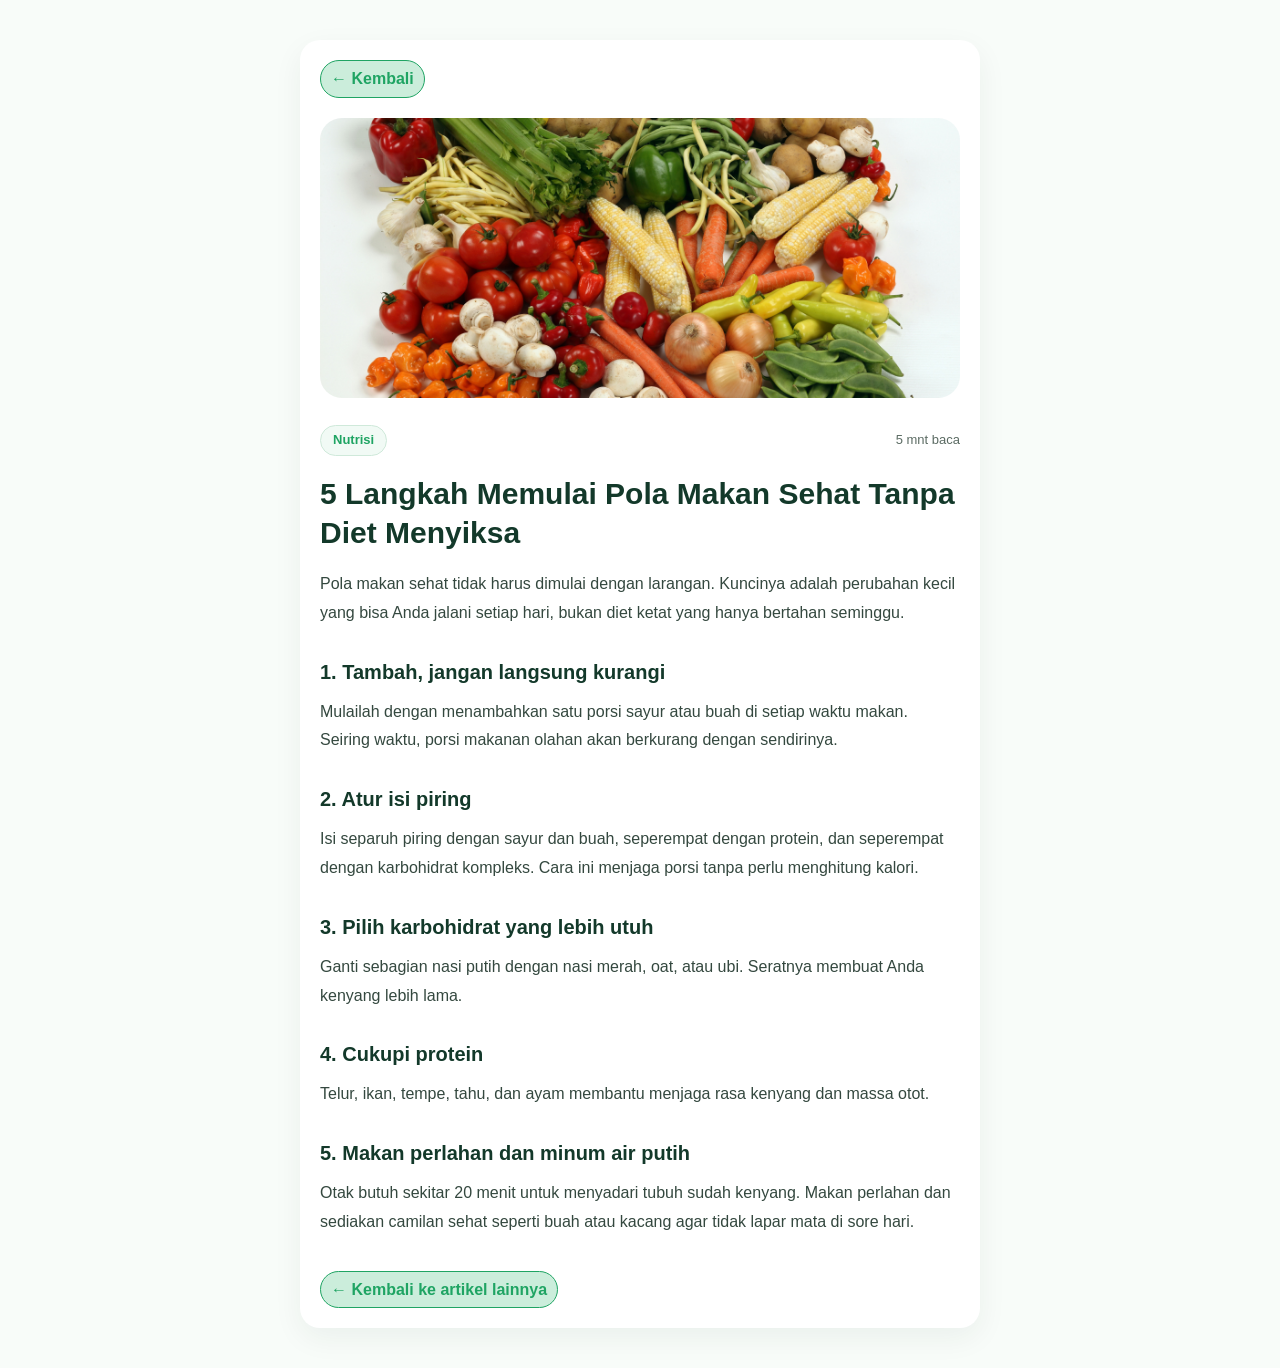
==== artikel-1.html @ 5516b0be "penambahan artikel" ====
<!DOCTYPE html>
<html lang="id">
<head>
  <meta charset="UTF-8">
  <meta name="viewport" content="width=device-width, initial-scale=1">
  <title>5 Langkah Memulai Pola Makan Sehat Tanpa Diet Menyiksa</title>
  <link rel="stylesheet" href="style.css">
</head>
<body>

  <main class="halaman-artikel">
    <a class="kembali" href="index.html">← Kembali</a>

    <img src="assets/sayur.jpg" alt="Aneka sayuran segar">

    <div class="meta">
      <span class="chip">Nutrisi</span>
      <span>5 mnt baca</span>
    </div>

    <h1>5 Langkah Memulai Pola Makan Sehat Tanpa Diet Menyiksa</h1>

    <p>Pola makan sehat tidak harus dimulai dengan larangan. Kuncinya adalah perubahan kecil yang bisa Anda jalani setiap hari, bukan diet ketat yang hanya bertahan seminggu.</p>

    <h2>1. Tambah, jangan langsung kurangi</h2>
    <p>Mulailah dengan menambahkan satu porsi sayur atau buah di setiap waktu makan. Seiring waktu, porsi makanan olahan akan berkurang dengan sendirinya.</p>

    <h2>2. Atur isi piring</h2>
    <p>Isi separuh piring dengan sayur dan buah, seperempat dengan protein, dan seperempat dengan karbohidrat kompleks. Cara ini menjaga porsi tanpa perlu menghitung kalori.</p>

    <h2>3. Pilih karbohidrat yang lebih utuh</h2>
    <p>Ganti sebagian nasi putih dengan nasi merah, oat, atau ubi. Seratnya membuat Anda kenyang lebih lama.</p>

    <h2>4. Cukupi protein</h2>
    <p>Telur, ikan, tempe, tahu, dan ayam membantu menjaga rasa kenyang dan massa otot.</p>

    <h2>5. Makan perlahan dan minum air putih</h2>
    <p>Otak butuh sekitar 20 menit untuk menyadari tubuh sudah kenyang. Makan perlahan dan sediakan camilan sehat seperti buah atau kacang agar tidak lapar mata di sore hari.</p>

    <a class="kembali" href="index.html">← Kembali ke artikel lainnya</a>
  </main>

</body>
</html>
---- style.css ----
*{
    box-sizing: border-box;
    margin: 0;
    padding: 0;
}

body {
    font-family: 'Segoe UI', Tahoma, Geneva, Verdana, sans-serif;
    background-color: #F8FCF9;
    color: #1F2933;
    line-height: 1.6;
}

header {
    width: 90%;
    max-width: 1100px;
    background-color: white;
    border-radius: 40px;
    box-shadow: 0 4px 20px rgba(18, 55, 42, 0.06);
    margin: 20px auto 30px auto;
    display: flex;
    justify-content: space-between;
    padding: 16px 32px;
}

.nav-logo {
    font-size: 22px;
    font-weight: 800;
    color: #12372A;
    text-decoration: none;
}

.nav-menu {
    display: flex;
    align-items: center;
    gap: 28px;
}
.nav-item {
    text-decoration: none;
    font-weight: 600;
    font-size: 15px;
    color: #1F2933;
}

.nav-item:hover, .nav-item.active{
    color: #2EAD70;
    transition: color 0.2s ease;
}

.btn-unduh{
    background-color: #2EAD70;
    padding: 10px 22px;
    border-radius: 25px;
    color: white;
    text-decoration: none;
    font-weight: 700;
    font-size: 14px;
    display: flex;
    align-items: center;
    box-shadow: 0 4px 12px rgba(46, 173, 112, 0.25);
}

.btn-unduh:hover{
    background-color: #248C5A;
    transform: translateY(-2px);
    transition: transform 0.2px ease;
}

.hero, .about{
    width: 90%;
    max-width: 1100px;
    margin: 0 auto;
    display: flex;
    justify-content: space-between;
    align-items: center;
    gap: 40px;
    padding-top: 30px;
    padding-bottom: 60px;
}

.gambar{
    width: 100%;
    max-width: 500px;
    height: auto;
}

.badge-hero{
  display: inline-block;
  padding: 6px 16px;
  font-size: 13px;
  font-weight: 700;
  color: #2EAD70;
  background: #E7F7EE;
  border: 1px solid #CBEFDB;
  border-radius: 100px;
  margin-bottom: 16px;
}

.judul-hero{
    font-size: 50px;
    font-weight: 800;
    display: flex;
    line-height: 1;
    color: #12372A;
}

.hero-description{
    font-size: 16px;
    color: #52606D;
    line-height: 1.65;
    margin-bottom: 30px;
    margin-top: 30px;
}

.button-hero-ios:hover{
    background-color: #248C5A;
    transform: translateY(-2px);
    transition: transform 0.2px ease;
}

.button-hero-ios{
    background-color: #2EAD70;
    padding: 10px 22px;
    border-radius: 25px;    
    color: white;
    font-weight: 700;
    font-size: 14px;
    display: inline-flex;
    align-items: center;
    box-shadow: 0 4px 12px rgba(46, 173, 112, 0.25);
    text-decoration: none;
    gap: 8px;
}

.button-hero-android{
    border: flex;
    padding: 10px 22px;
    border-radius: 25px;
    background-color: white;
    border: 2px solid #39bd7d;
    color: #39bd7d;
    font-weight: 700;
    font-size: 14px;
    align-items: center;
    text-decoration: none;
    display: inline-flex;
    gap: 8px;
    box-shadow: 0 4px 20px rgba(18, 55, 42, 0.06);
}

.button-hero-android:hover{
    color: white;
    background-color: #248C5A;
    transform: translateY(-2px);
    transition: transform 0.2px ease;
}

.tagline {
  font-size: 14px;
  margin-bottom: 25px;
  margin-top: 15px;
  line-height: 1.6;
  color: #52606d;
}

/* features secatin*/
.features {
  width: 90%;
  max-width: 1100px;
  margin: 0 auto;
  padding: 60px 0 80px;
}

.features-header {
  text-align: center;
  margin-bottom: 50px;
}

.features-title {
  font-size: 36px;
  font-weight: 800;
  color: #12372A;
  margin-bottom: 12px;
}

.features-subtitle {
  font-size: 16px;
  color: #52606D;
  line-height: 1.6;
}

.features-grid {
  display: flex;
  flex-wrap: wrap;
  justify-content: center;
  gap: 24px;
}

.feature-card {
  flex: 0 1 220px;
  background: white;
  border-radius: 20px;
  padding: 32px 24px;
  text-align: center;
  box-shadow: 0 4px 20px rgba(18, 55, 42, 0.06);
  border: 1px solid #E8F5ED;
  transition: all 0.3s ease;
}

.feature-card:hover {
  transform: translateY(-6px);
  box-shadow: 0 12px 32px rgba(18, 55, 42, 0.1);
  border-color: #CBEFDB;
}

.feature-icon {
  width: 56px;
  height: 56px;
  border-radius: 16px;
  background: #E7F7EE;
  display: flex;
  align-items: center;
  justify-content: center;
  margin: 0 auto 20px;
  color: #2EAD70;
  font-size: 24px;
  transition: all 0.3s ease;
}


.feature-title {
  font-size: 18px;
  font-weight: 700;
  color: #12372A;
  margin-bottom: 10px;
  line-height: 1.3;
}

.feature-desc {
  font-size: 14px;
  color: #52606D;
  line-height: 1.65;
}

.fitur{
  padding: 8px 16px;
  color: #44b980;
  font-weight: bold;
  font-size: 14px;
  background-color: #e1eae6;
  border-radius: 30px;
  border: 1px solid #afddc7;
}

.solution {
  width: 90%;
  max-width: 1100px;
  margin: 0 auto;
  padding: 80px 0;
}

.solution-container {
  display: grid;
  grid-template-columns: 1fr 1fr;
  gap: 60px;
  align-items: start;
}

/* Left Column */
.solution-badge {
  display: inline-block;
  padding: 6px 16px;
  font-size: 13px;
  font-weight: 700;
  color: #2EAD70;
  background: #E7F7EE;
  border: 1px solid #CBEFDB;
  border-radius: 100px;
  margin-bottom: 16px;
}

.solution-title {
  font-size: 36px;
  font-weight: 800;
  color: #12372A;
  line-height: 1.2;
  margin-bottom: 16px;
}

.solution-desc {
  font-size: 16px;
  color: #52606D;
  line-height: 1.7;
  margin-bottom: 32px;
}

.solution-benefits {
  list-style: none;
  margin-bottom: 32px;
}

.solution-benefits li {
  display: flex;
  align-items: flex-start;
  gap: 12px;
  font-size: 15px;
  color: #1F2933;
  line-height: 1.6;
  margin-bottom: 16px;
}

.solution-benefits i {
  color: #2EAD70;
  font-size: 14px;
  width: 20px;
  height: 20px;
  display: flex;
  align-items: center;
  justify-content: center;
  flex-shrink: 0;
  margin-top: 2px;
}

.solution-btn {
  display: inline-flex;
  align-items: center;
  gap: 10px;
  padding: 14px 28px;
  font-size: 15px;
  font-weight: 700;
  color: white;
  background: #2EAD70;
  border-radius: 100px;
  text-decoration: none;
  transition: all 0.3s ease;
  box-shadow: 0 4px 16px rgba(46, 173, 111, 0.3);
}

.solution-btn:hover {
  background: #248c5a;
  transform: translateY(-2px);
  box-shadow: 0 8px 24px rgba(46, 173, 111, 0.4);
}

/* Right Column */
.stats-grid {
  display: grid;
  grid-template-columns: 1fr 1fr;
  gap: 16px;
}

.stat-card {
  background: white;
  border-radius: 16px;
  padding: 24px;
  box-shadow: 0 4px 20px rgba(18, 55, 42, 0.06);
  border: 1px solid #E8F5ED;
  transition: all 0.3s ease;
}

.stat-card:hover {
  transform: translateY(-4px);
  box-shadow: 0 12px 32px rgba(18, 55, 42, 0.1);
  border-color: #CBEFDB;
}

.stat-icon {
  width: 44px;
  height: 44px;
  border-radius: 12px;
  background: #E7F7EE;
  display: flex;
  align-items: center;
  justify-content: center;
  color: #2EAD70;
  font-size: 20px;
  margin-bottom: 16px;
}

.stat-label {
  font-size: 13px;
  font-weight: 600;
  color: #8A9BA8;
  text-transform: uppercase;
  letter-spacing: 0.5px;
  margin-bottom: 6px;
}

.stat-value {
  font-size: 24px;
  font-weight: 800;
  color: #12372A;
  line-height: 1.2;
  margin-bottom: 6px;
}

.stat-desc {
  font-size: 13px;
  color: #2EAD70;
  font-weight: 600;
  line-height: 1.4;
}
/* about */


.about {
  background-color: white;
  border-radius: 30px;
  box-shadow: 0 10px 30px rgba(18, 55, 42, 0.06);
  border: 1px solid #E5E9E8;
  padding: 50px 40px;
  display: flex;
  align-items: center;
  gap: 40px;
}

.about-kiri {
  flex: 1.5;
  display: flex;
  flex-direction: column;
}

.about-kanan {
  flex: 1;
  display: flex;
  flex-direction: column;
}

.about-title {
  font-size: 36px;
  color: #12372A;
  font-weight: 800;
  line-height: 1.25;
  margin-bottom: 16px;
}

.about-desc {
  font-size: 15px;
  color: #52606D;
  line-height: 1.6;
  margin-bottom: 25px;
}

.value-item {
  display: flex;
  gap: 16px;
  background-color: #F8FCF9;
  padding: 16px 20px;
  border-radius: 16px;
  border: 1px solid #E5E9E8;
  margin-bottom: 18px;
}

.value-icon {
  border-radius: 12px;
  font-size: 18px;
  color: #2EAD70;
  background-color: #E7F7EE;
  width: 70px;
  height: 50px;
  display: flex;
  align-items: center;
  justify-content: center;
}

.value-title {
  font-weight: 700;
  font-size: 15px;
  color: #12372A;
}

.value-desc {
  font-size: 13px;
  color: #52606D;
  line-height: 1.5;
}

.box-about-kanan {
  background-color: #12372A;
  color: white;
  padding: 30px 20px;
  border-radius: 24px;
  box-shadow: 0 10px 25px rgba(18, 55, 42, 0.15);
  flex: 1;
  min-width: 0;
  display: flex;
  flex-direction: column;
}

.title-about-kanan {
  margin-bottom: 10px;
  font-size: 20px;
  font-weight: 800;
  color: white;
}

.about-kanan-desc {
  line-height: 1.6;
  font-size: 14px;
  color: #cbefdb;
  margin-bottom: 10px;
}

.card-about-kanan {
  display: flex;
  flex-wrap: wrap;
  gap: 16px;
}

.card-item {
  background-color: #344841;
  flex: 1 1 40%;
  min-width: 0;
  padding: 20px 15px;
  border-radius: 20px;
  display: flex;
  flex-direction: column;
  overflow-wrap: break-word;
}


.card-title{
  font-size: 20px;
  font-weight: 800;
  color:#0fe47d;
}

.card-desc{
  font-size: 14px;
  color: #cbefdb;
  margin-top: 5px;
}

.call {
  padding: 60px 20px;
  background-color: #F8FCF9;
}

.call-kiri {
  display: flex;
  flex-direction: column;
  gap: 16px;
  max-width: 520px;
  margin: 0 auto;
}

.call-header {
  text-align: center;
  margin-bottom: 24px;
}

.call-badge {
  font-size: 14px;
  color: #12372A;
  font-weight: 700;
}

.call-title {
  font-size: 32px;
  font-weight: 800;
  color: #12372A;
  line-height: 1.25;
  margin: 12px 0;
}

.call-desc {
  font-size: 15px;
  color: #52606D;
  line-height: 1.6;
}

.call-item-card {
  display: flex;
  align-items: center;
  gap: 16px;
  background-color: white;
  padding: 16px 20px; 
  border-radius: 20px;
  border: 1px solid #E5E9E8;
  box-shadow: 0 6px 20px rgba(18, 55, 42, 0.06);
}

.call-icon {
  width: 42px;
  height: 42px;
  display: flex;
  align-items: center;
  justify-content: center;
  border-radius: 12px;
  font-size: 18px;
  color: #2EAD70;
  background-color: #E7F7EE;
}

.call-title-card {
  font-size: 12px;
  color: #52606D;
  margin-bottom: 4px;
}

.call-desc-card {
  font-size: 14px;
  font-weight: 700;
  color: #12372A;
  line-height: 1.4;
}

.call-wrapper {
  display: flex;
  flex-direction: row;
  align-items: flex-start;
  gap: 40px;
  max-width: 1100px;
  margin: 0 auto;
}

.call-kanan {
  flex: 1.2;
  min-width: 0;
  padding: 30px;
  background-color: white;
  border-radius: 24px;
  border: 1px solid #E5E9E8;
  box-shadow: 0 10px 30px rgba(18, 55, 42, 0.06);
}

.call-form-title {
  font-size: 20px;
  font-weight: 800;
  color: #12372A;
  margin: 0;
}

/* ==================== FOOTER ==================== */
.footer {
  background-color: #12372a;
  color: white;
  text-align: center;
  padding: 50px 40px 30px;
}

.footer-logo {
  font-size: 26px;
  font-weight: 800;
  margin-bottom: 15px;
}

.footer-logo i {
  color: #2ead70;
  margin-right: 8px;
}

.footer-tagline {
  color: #cbeddb;
  font-size: 14px;
  max-width: 500px;
  margin: 0 auto 30px;
  line-height: 1.7;
}

.footer-nav {
  display: flex;
  justify-content: center;
  gap: 30px;
  flex-wrap: wrap;
  margin-bottom: 30px;
}

.footer-nav a {
  color: white;
  text-decoration: none;
  font-size: 13px;
  font-weight: 600;
  transition: color 0.2s ease;
}

.footer-nav a:hover {
  color: #2ead70;
}

.footer-bottom {
  border-top: 1px solid #294b3e;
  padding-top: 20px;
}

.footer-bottom p {
  color: #8fa89a;
  font-size: 12px;
}

/* ===== Section Artikel ===== */
.section-artikel {
  background: #f1f8f3;
  max-width: 1100px;
  margin: 24px auto;
  padding: 48px 32px 56px;
  color: #13392a;
  font-family: "Segoe UI", sans-serif;
}
.section-artikel * {
  box-sizing: border-box;
}

/* Judul bagian atas */
.section-artikel .head {
  text-align: center;
  max-width: 620px;
  margin: 0 auto 48px;
}
.section-artikel .eyebrow {
  font-size: 14px;
  color: #5b6b63;
  display: inline-flex;
  align-items: center;
  gap: 8px;
  font-weight: 700;
}
.section-artikel .eyebrow i {
  color: #13392a;
}
.section-artikel .head h2 {
  font-size: 36px;
  margin: 12px 0 18px;
}
.section-artikel .head p {
  color: #5b6b63;
  font-size: 14px;
  line-height: 1.7;
  margin: 0;
}

/* 3 kartu berjajar */
.section-artikel .grid {
  display: grid;
  grid-template-columns: repeat(auto-fit, minmax(260px, 1fr));
  gap: 28px;
}

/* Kartu */
.section-artikel .card {
  background: #ffffff;
  border-radius: 22px;
  overflow: hidden;
  box-shadow: 0 6px 24px rgba(19, 57, 42, 0.08);
  display: flex;
  flex-direction: column;
}
.section-artikel .card img {
  width: 100%;
  height: 150px;
  object-fit: cover;
  background: #cfe9da;
}
.section-artikel .body {
  padding: 20px 22px 24px;
  display: flex;
  flex-direction: column;
  flex: 1;
}

/* Kategori + waktu baca */
.section-artikel .meta {
  display: flex;
  justify-content: space-between;
  align-items: center;
  font-size: 12px;
  color: #5b6b63;
}
.section-artikel .chip {
  color: #1fa463;
  background: #f1faf5;
  border: 1px solid #cfe9da;
  border-radius: 999px;
  padding: 4px 12px;
  font-weight: 600;
}

.section-artikel .card h3 {
  font-size: 17px;
  line-height: 1.4;
  margin: 18px 0 10px;
}
.section-artikel .card p {
  font-size: 13px;
  line-height: 1.7;
  color: #5b6b63;
  margin: 0 0 18px;
  flex: 1;
}

/* Link Baca Selengkapnya */
.section-artikel .more {
  color: #1fa463;
  font-weight: 700;
  font-size: 14px;
  text-decoration: none;
}
.section-artikel .more:hover {
  text-decoration: underline;
}

/* ===== Halaman Artikel ===== */
.halaman-artikel {
  max-width: 680px;
  margin: 40px auto;
  padding: 0 20px;
  color: #13392a;
  font-family: "Segoe UI", sans-serif;
  background-color: white;
  border-radius: 20px;
  box-shadow: 0 10px 30px rgba(18, 55, 42, 0.06);
}
.halaman-artikel * {
  box-sizing: border-box;
}
.halaman-artikel .kembali {
  display: inline-block;
  margin-bottom: 20px;
  margin-top: 20px;
  color: #1fa463;
  font-weight: 700;
  text-decoration: none;
  background-color: #cbeddb;
  border-radius: 20px;
  padding: 5px 10px;
  border: 1px solid #1fa463;
}
.halaman-artikel .kembali:hover {
  text-decoration: underline;
  transform: translateY(-2px);
  transition: transform 0.2px ease;
}
.halaman-artikel img {
  width: 100%;
  height: 280px;
  object-fit: cover;
  border-radius: 22px;
  margin-bottom: 20px;
  background: #cfe9da;
}
.halaman-artikel .meta {
  display: flex;
  justify-content: space-between;
  align-items: center;
  font-size: 13px;
  color: #5b6b63;
}
.halaman-artikel .chip {
  color: #1fa463;
  background: #f1faf5;
  border: 1px solid #cfe9da;
  border-radius: 999px;
  padding: 4px 12px;
  font-weight: 600;
}
.halaman-artikel h1 {
  font-size: 30px;
  line-height: 1.3;
  margin: 18px 0;
}
.halaman-artikel h2 {
  font-size: 20px;
  margin: 28px 0 10px;
}
.halaman-artikel p {
  font-size: 16px;
  line-height: 1.8;
  color: #34483f;
  margin: 0 0 14px;
}
.halaman-artikel ul {
  padding-left: 22px;
  color: #34483f;
  line-height: 1.8;
}
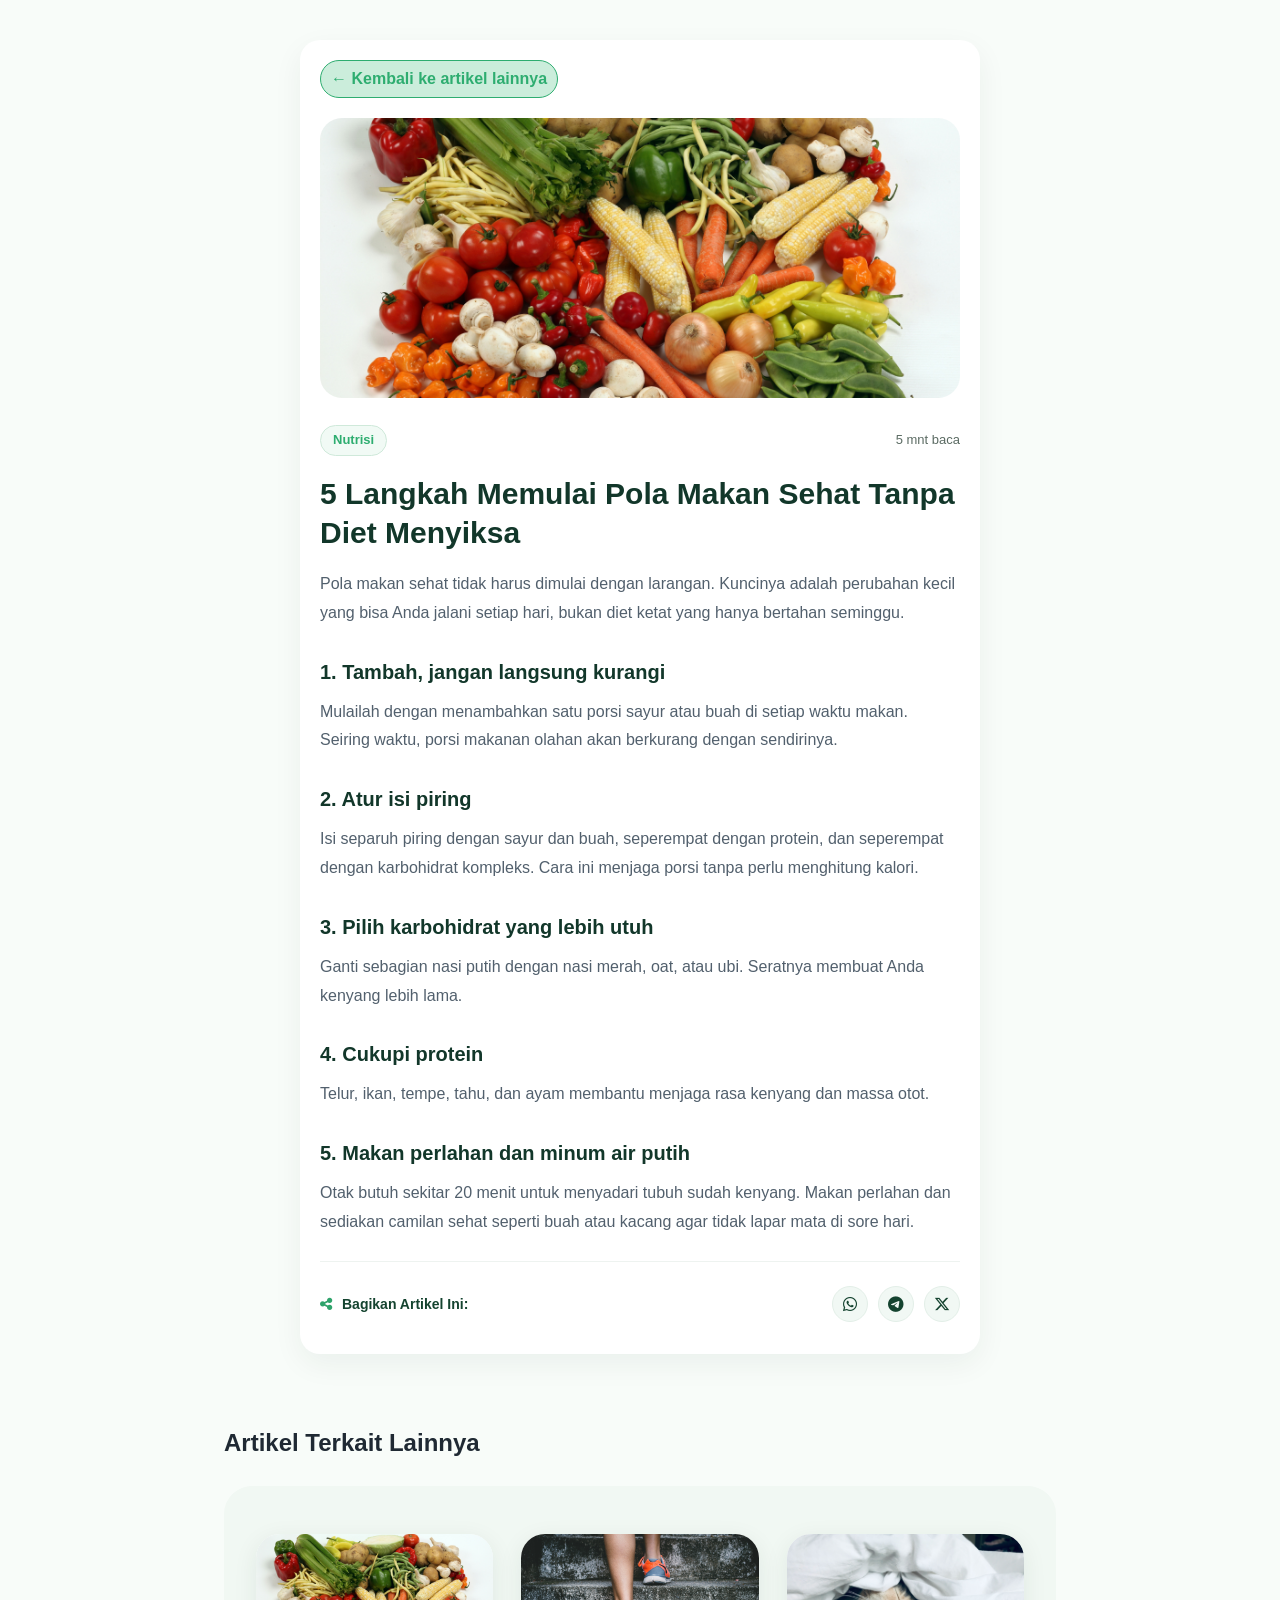
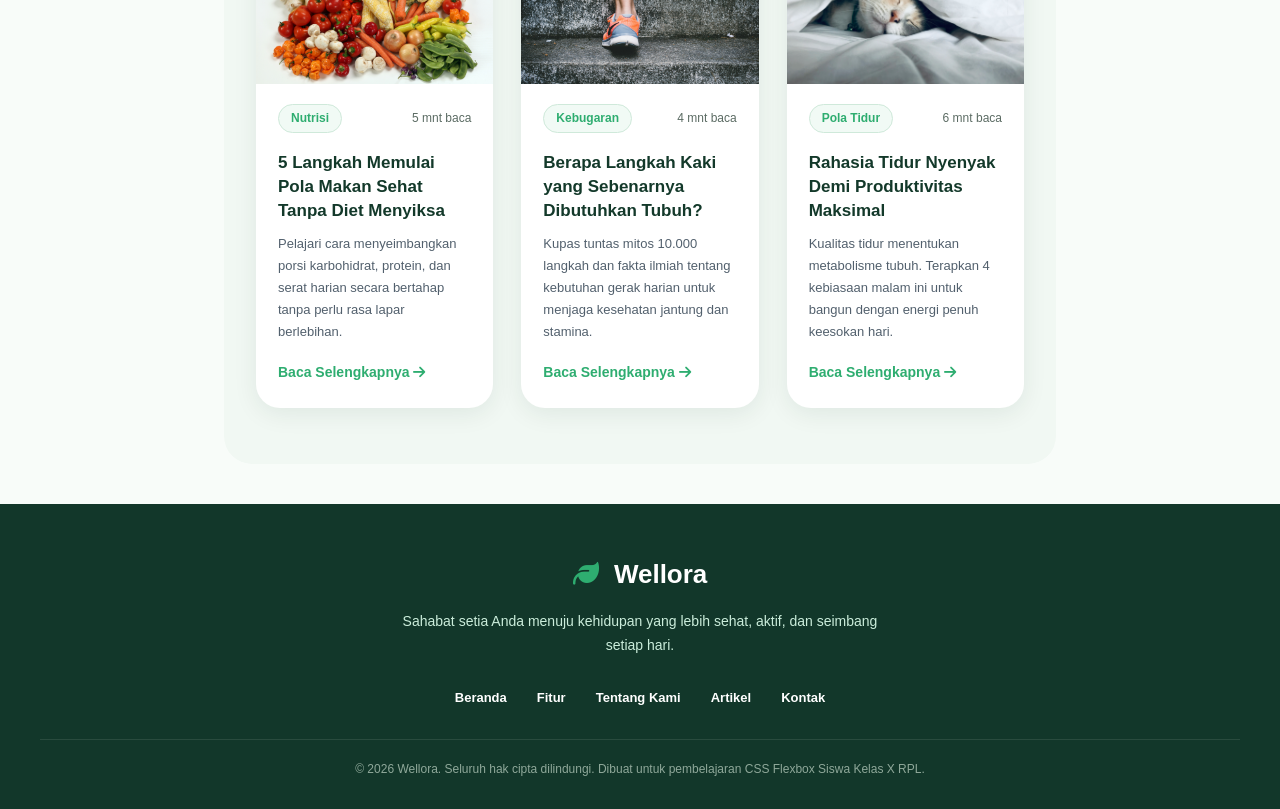
==== commit 9fbf562b: "penambahan banyak lagi" ====
--- a/artikel-1.html
+++ b/artikel-1.html
@@ -5,11 +5,14 @@
   <meta name="viewport" content="width=device-width, initial-scale=1">
   <title>5 Langkah Memulai Pola Makan Sehat Tanpa Diet Menyiksa</title>
   <link rel="stylesheet" href="style.css">
+  <link rel="shortcut icon" href="assets/logo wellora.png" type="image/x-icon">
+  <link rel="stylesheet" href="https://cdnjs.cloudflare.com/ajax/libs/font-awesome/6.7.2/css/all.min.css" />
+</head>
 </head>
 <body>
 
-  <main class="halaman-artikel">
-    <a class="kembali" href="index.html">← Kembali</a>
+  <main class="halaman-artikel" id="article-0">
+    <a class="kembali" href="index.html#artikel">← Kembali ke artikel lainnya</a>
 
     <img src="assets/sayur.jpg" alt="Aneka sayuran segar">
 
@@ -18,27 +21,116 @@
       <span>5 mnt baca</span>
     </div>
 
-    <h1>5 Langkah Memulai Pola Makan Sehat Tanpa Diet Menyiksa</h1>
+    <h1><b>5 Langkah Memulai Pola Makan Sehat Tanpa Diet Menyiksa</b></h1>
 
     <p>Pola makan sehat tidak harus dimulai dengan larangan. Kuncinya adalah perubahan kecil yang bisa Anda jalani setiap hari, bukan diet ketat yang hanya bertahan seminggu.</p>
 
-    <h2>1. Tambah, jangan langsung kurangi</h2>
+    <h2><b>1. Tambah, jangan langsung kurangi</b></h2>
     <p>Mulailah dengan menambahkan satu porsi sayur atau buah di setiap waktu makan. Seiring waktu, porsi makanan olahan akan berkurang dengan sendirinya.</p>
 
-    <h2>2. Atur isi piring</h2>
+    <h2><b>2. Atur isi piring</b></h2>
     <p>Isi separuh piring dengan sayur dan buah, seperempat dengan protein, dan seperempat dengan karbohidrat kompleks. Cara ini menjaga porsi tanpa perlu menghitung kalori.</p>
 
-    <h2>3. Pilih karbohidrat yang lebih utuh</h2>
+    <h2><b>3. Pilih karbohidrat yang lebih utuh</b></h2>
     <p>Ganti sebagian nasi putih dengan nasi merah, oat, atau ubi. Seratnya membuat Anda kenyang lebih lama.</p>
 
-    <h2>4. Cukupi protein</h2>
+    <h2><b>4. Cukupi protein</b></h2>
     <p>Telur, ikan, tempe, tahu, dan ayam membantu menjaga rasa kenyang dan massa otot.</p>
 
-    <h2>5. Makan perlahan dan minum air putih</h2>
+    <h2><b>5. Makan perlahan dan minum air putih</b></h2>
     <p>Otak butuh sekitar 20 menit untuk menyadari tubuh sudah kenyang. Makan perlahan dan sediakan camilan sehat seperti buah atau kacang agar tidak lapar mata di sore hari.</p>
 
-    <a class="kembali" href="index.html">← Kembali ke artikel lainnya</a>
+<div class="share-bar">
+  <div class="share-label">
+    <i class="fa-solid fa-share-nodes"></i>
+    <span>Bagikan Artikel Ini:</span>
+  </div>
+  <div class="share-buttons">
+    <a href="#" class="share-btn"><i class="fa-brands fa-whatsapp"></i></a>
+    <a href="#" class="share-btn"><i class="fa-brands fa-telegram"></i></a>
+    <a href="#" class="share-btn"><i class="fa-brands fa-x-twitter"></i></a>
+  </div>
+</div>
+
   </main>
 
+  <section class="related">
+  <h2><b>Artikel Terkait Lainnya</b></h2>
+  
+
+
+<section class="section-artikel" id="artikel">
+  <div class="grid">
+
+
+    <!-- KARTU 1 -->
+    <article class="card">
+      <img src="assets/sayur.jpg" alt="Aneka sayuran segar">
+      <div class="body">
+        <div class="meta">
+          <span class="chip">Nutrisi</span>
+          <span>5 mnt baca</span>
+        </div>
+        <h3>5 Langkah Memulai Pola Makan Sehat Tanpa Diet Menyiksa</h3>
+        <p>Pelajari cara menyeimbangkan porsi karbohidrat, protein, dan serat harian secara bertahap tanpa perlu rasa lapar berlebihan.</p>
+        <a class="more" href="artikel-1.html">Baca Selengkapnya <i class="fa-solid fa-arrow-right"></i></a>
+      </div>
+    </article>
+
+    <!-- KARTU 2 -->
+    <article class="card">
+      <img src="assets/tangga.jpg" alt="Kaki berlari menaiki tangga">
+      <div class="body">
+        <div class="meta">
+          <span class="chip">Kebugaran</span>
+          <span>4 mnt baca</span>
+        </div>
+        <h3>Berapa Langkah Kaki yang Sebenarnya Dibutuhkan Tubuh?</h3>
+        <p>Kupas tuntas mitos 10.000 langkah dan fakta ilmiah tentang kebutuhan gerak harian untuk menjaga kesehatan jantung dan stamina.</p>
+        <a class="more" href="artikel-2.html">Baca Selengkapnya <i class="fa-solid fa-arrow-right"></i></a>
+      </div>
+    </article>
+
+    <!-- KARTU 3 -->
+    <article class="card">
+      <img src="assets/tidur.jpg" alt="Kucing tidur di bawah selimut">
+      <div class="body">
+        <div class="meta">
+          <span class="chip">Pola Tidur</span>
+          <span>6 mnt baca</span>
+        </div>
+        <h3>Rahasia Tidur Nyenyak Demi Produktivitas Maksimal</h3>
+        <p>Kualitas tidur menentukan metabolisme tubuh. Terapkan 4 kebiasaan malam ini untuk bangun dengan energi penuh keesokan hari.</p>
+        <a class="more" href="artikel-3.html">Baca Selengkapnya <i class="fa-solid fa-arrow-right"></i></a>
+      </div>
+    </article>
+
+  </div>
+</section>
+</section>
+  
+  <!-- FOOTER -->
+    <footer class="footer">
+      <div class="footer-logo">
+        <i class="fa-solid fa-leaf"></i> Wellora
+      </div>
+      
+      <p class="footer-tagline">
+        Sahabat setia Anda menuju kehidupan yang lebih sehat, aktif, dan seimbang setiap hari.
+      </p>
+
+      <nav class="footer-nav">
+        <a href="index.html#beranda">Beranda</a>
+        <a href="index.html#fitur">Fitur</a>
+        <a href="index.html#tentang">Tentang Kami</a>
+        <a href="index.html#artikel">Artikel</a>
+        <a href="index.html#kontak">Kontak</a>
+      </nav>
+
+      <div class="footer-bottom">
+        <p>© 2026 Wellora. Seluruh hak cipta dilindungi. Dibuat untuk pembelajaran CSS Flexbox Siswa Kelas X RPL.</p>
+      </div>
+    </footer>
+    
 </body>
 </html>
--- a/style.css
+++ b/style.css
@@ -1,3 +1,12 @@
+:root {
+  --warna-text-utama : #12372A;
+  --warna-button : #2EAD70;
+  --warna-deskripsi : #52606D;
+  --size-text-deskripsi : 16px;
+  --size-judul : 36px;
+}
+
+
 *{
     box-sizing: border-box;
     margin: 0;
@@ -26,7 +35,7 @@
 .nav-logo {
     font-size: 22px;
     font-weight: 800;
-    color: #12372A;
+    color: var(--warna-text-utama);
     text-decoration: none;
 }
 
@@ -43,12 +52,12 @@
 }
 
 .nav-item:hover, .nav-item.active{
-    color: #2EAD70;
+    color: var(--warna-button);
     transition: color 0.2s ease;
 }
 
 .btn-unduh{
-    background-color: #2EAD70;
+    background-color: var(--warna-button);
     padding: 10px 22px;
     border-radius: 25px;
     color: white;
@@ -78,10 +87,15 @@
     padding-bottom: 60px;
 }
 
+.text-hero {
+  flex: 1;
+}
+
 .gambar{
     width: 100%;
     max-width: 500px;
     height: auto;
+    flex: 1;
 }
 
 .badge-hero{
@@ -89,7 +103,7 @@
   padding: 6px 16px;
   font-size: 13px;
   font-weight: 700;
-  color: #2EAD70;
+  color: var(--warna-button);
   background: #E7F7EE;
   border: 1px solid #CBEFDB;
   border-radius: 100px;
@@ -97,16 +111,16 @@
 }
 
 .judul-hero{
-    font-size: 50px;
+    font-size: 48px;
     font-weight: 800;
     display: flex;
     line-height: 1;
-    color: #12372A;
+    color: var(--warna-text-utama);
 }
 
 .hero-description{
-    font-size: 16px;
-    color: #52606D;
+    font-size: var(--size-text-deskripsi);
+    color: var(--warna-deskripsi);
     line-height: 1.65;
     margin-bottom: 30px;
     margin-top: 30px;
@@ -119,7 +133,7 @@
 }
 
 .button-hero-ios{
-    background-color: #2EAD70;
+    background-color: var(--warna-button);
     padding: 10px 22px;
     border-radius: 25px;    
     color: white;
@@ -160,7 +174,7 @@
   margin-bottom: 25px;
   margin-top: 15px;
   line-height: 1.6;
-  color: #52606d;
+  color: var(--warna-deskripsi);
 }
 
 /* features secatin*/
@@ -177,15 +191,15 @@
 }
 
 .features-title {
-  font-size: 36px;
+  font-size: var(--size-judul);
   font-weight: 800;
-  color: #12372A;
+  color: var(--warna-text-utama);
   margin-bottom: 12px;
 }
 
 .features-subtitle {
   font-size: 16px;
-  color: #52606D;
+  color: var(--warna-deskripsi);
   line-height: 1.6;
 }
 
@@ -222,7 +236,7 @@
   align-items: center;
   justify-content: center;
   margin: 0 auto 20px;
-  color: #2EAD70;
+  color: var(--warna-button);
   font-size: 24px;
   transition: all 0.3s ease;
 }
@@ -231,14 +245,14 @@
 .feature-title {
   font-size: 18px;
   font-weight: 700;
-  color: #12372A;
+  color: var(--warna-text-utama);
   margin-bottom: 10px;
   line-height: 1.3;
 }
 
 .feature-desc {
-  font-size: 14px;
-  color: #52606D;
+  font-size: var(--size-text-deskripsi);
+  color: var(--warna-deskripsi);
   line-height: 1.65;
 }
 
@@ -272,7 +286,7 @@
   padding: 6px 16px;
   font-size: 13px;
   font-weight: 700;
-  color: #2EAD70;
+  color: var(--warna-button);
   background: #E7F7EE;
   border: 1px solid #CBEFDB;
   border-radius: 100px;
@@ -280,16 +294,16 @@
 }
 
 .solution-title {
-  font-size: 36px;
+  font-size: var(--size-judul);
   font-weight: 800;
-  color: #12372A;
+  color: var(--warna-text-utama);
   line-height: 1.2;
   margin-bottom: 16px;
 }
 
 .solution-desc {
-  font-size: 16px;
-  color: #52606D;
+  font-size: var(--size-text-deskripsi);
+  color: var(--warna-deskripsi);
   line-height: 1.7;
   margin-bottom: 32px;
 }
@@ -310,7 +324,7 @@
 }
 
 .solution-benefits i {
-  color: #2EAD70;
+  color: var(--warna-button);
   font-size: 14px;
   width: 20px;
   height: 20px;
@@ -329,7 +343,7 @@
   font-size: 15px;
   font-weight: 700;
   color: white;
-  background: #2EAD70;
+  background: var(--warna-button);
   border-radius: 100px;
   text-decoration: none;
   transition: all 0.3s ease;
@@ -372,7 +386,7 @@
   display: flex;
   align-items: center;
   justify-content: center;
-  color: #2EAD70;
+  color: var(--warna-button);
   font-size: 20px;
   margin-bottom: 16px;
 }
@@ -389,14 +403,14 @@
 .stat-value {
   font-size: 24px;
   font-weight: 800;
-  color: #12372A;
+  color: var(--warna-text-utama);
   line-height: 1.2;
   margin-bottom: 6px;
 }
 
 .stat-desc {
-  font-size: 13px;
-  color: #2EAD70;
+  font-size: var(--size-text-deskripsi);
+  color: var(--warna-button);
   font-weight: 600;
   line-height: 1.4;
 }
@@ -427,16 +441,16 @@
 }
 
 .about-title {
-  font-size: 36px;
-  color: #12372A;
+  font-size: var(--size-judul);
+  color: var(--warna-text-utama);
   font-weight: 800;
   line-height: 1.25;
   margin-bottom: 16px;
 }
 
 .about-desc {
-  font-size: 15px;
-  color: #52606D;
+  font-size: var(--size-text-deskripsi);
+  color: var(--warna-deskripsi);
   line-height: 1.6;
   margin-bottom: 25px;
 }
@@ -454,7 +468,7 @@
 .value-icon {
   border-radius: 12px;
   font-size: 18px;
-  color: #2EAD70;
+  color: var(--warna-button);
   background-color: #E7F7EE;
   width: 70px;
   height: 50px;
@@ -466,17 +480,17 @@
 .value-title {
   font-weight: 700;
   font-size: 15px;
-  color: #12372A;
+  color: var(--warna-text-utama);
 }
 
 .value-desc {
-  font-size: 13px;
-  color: #52606D;
+  font-size: var(--size-text-deskripsi);
+  color: var(--warna-deskripsi);
   line-height: 1.5;
 }
 
 .box-about-kanan {
-  background-color: #12372A;
+  background-color: var(--warna-text-utama);
   color: white;
   padding: 30px 20px;
   border-radius: 24px;
@@ -526,7 +540,7 @@
 }
 
 .card-desc{
-  font-size: 14px;
+  font-size: var(--size-text-deskripsi);
   color: #cbefdb;
   margin-top: 5px;
 }
@@ -551,21 +565,21 @@
 
 .call-badge {
   font-size: 14px;
-  color: #12372A;
+  color: var(--warna-text-utama);
   font-weight: 700;
 }
 
 .call-title {
   font-size: 32px;
   font-weight: 800;
-  color: #12372A;
+  color: var(--warna-text-utama);
   line-height: 1.25;
   margin: 12px 0;
 }
 
 .call-desc {
-  font-size: 15px;
-  color: #52606D;
+  font-size: var(--size-text-deskripsi);
+  color: var(--warna-deskripsi);
   line-height: 1.6;
 }
 
@@ -588,20 +602,20 @@
   justify-content: center;
   border-radius: 12px;
   font-size: 18px;
-  color: #2EAD70;
+  color: var(--warna-button);
   background-color: #E7F7EE;
 }
 
 .call-title-card {
   font-size: 12px;
-  color: #52606D;
+  color: var(--warna-deskripsi);
   margin-bottom: 4px;
 }
 
 .call-desc-card {
-  font-size: 14px;
-  font-weight: 700;
-  color: #12372A;
+  font-size: var(--size-text-deskripsi);
+  font-weight: 700;
+  color: var(--warna-text-utama);
   line-height: 1.4;
 }
 
@@ -627,13 +641,13 @@
 .call-form-title {
   font-size: 20px;
   font-weight: 800;
-  color: #12372A;
+  color: var(--warna-text-utama);
   margin: 0;
 }
 
 /* ==================== FOOTER ==================== */
 .footer {
-  background-color: #12372a;
+  background-color: var(--warna-text-utama);
   color: white;
   text-align: center;
   padding: 50px 40px 30px;
@@ -646,7 +660,7 @@
 }
 
 .footer-logo i {
-  color: #2ead70;
+  color: var(--warna-button);
   margin-right: 8px;
 }
 
@@ -675,7 +689,7 @@
 }
 
 .footer-nav a:hover {
-  color: #2ead70;
+  color: var(--warna-button);
 }
 
 .footer-bottom {
@@ -696,6 +710,7 @@
   padding: 48px 32px 56px;
   color: #13392a;
   font-family: "Segoe UI", sans-serif;
+  border-radius: 28px;
 }
 .section-artikel * {
   box-sizing: border-box;
@@ -709,48 +724,57 @@
 }
 .section-artikel .eyebrow {
   font-size: 14px;
-  color: #5b6b63;
+  color: var(--warna-text-utama);
   display: inline-flex;
   align-items: center;
   gap: 8px;
   font-weight: 700;
 }
 .section-artikel .eyebrow i {
-  color: #13392a;
+  color: var(--warna-text-utama);
 }
 .section-artikel .head h2 {
-  font-size: 36px;
-  margin: 12px 0 18px;
+  font-size: var(--size-judul);
+  margin: auto;
+  font-weight: 700;
 }
 .section-artikel .head p {
-  color: #5b6b63;
+  color: var(--warna-deskripsi);
   font-size: 14px;
-  line-height: 1.7;
+  line-height: 1.2;
   margin: 0;
 }
 
 /* 3 kartu berjajar */
 .section-artikel .grid {
   display: grid;
-  grid-template-columns: repeat(auto-fit, minmax(260px, 1fr));
+  grid-template-columns: repeat(3, 1fr);
   gap: 28px;
+  width: 100%;
 }
 
 /* Kartu */
 .section-artikel .card {
   background: #ffffff;
-  border-radius: 22px;
+  border-radius: 24px;
   overflow: hidden;
   box-shadow: 0 6px 24px rgba(19, 57, 42, 0.08);
   display: flex;
   flex-direction: column;
+  transition: transform 0.2s ease, box-shadow 0.4s ease;
 }
 .section-artikel .card img {
   width: 100%;
   height: 150px;
   object-fit: cover;
   background: #cfe9da;
-}
+  transition: transform 0.3s ease;
+}
+
+.section-artikel .card img:hover {
+  transform: scale(1.06);
+}
+
 .section-artikel .body {
   padding: 20px 22px 24px;
   display: flex;
@@ -758,6 +782,11 @@
   flex: 1;
 }
 
+.section-artikel .card:hover {
+  transform: translateY(-4px);                          /* naik 8px */
+  box-shadow: 0 16px 36px rgba(19, 57, 42, 0.16);       /* bayangan makin tegas */
+}
+
 /* Kategori + waktu baca */
 .section-artikel .meta {
   display: flex;
@@ -767,7 +796,7 @@
   color: #5b6b63;
 }
 .section-artikel .chip {
-  color: #1fa463;
+  color: var(--warna-button);
   background: #f1faf5;
   border: 1px solid #cfe9da;
   border-radius: 999px;
@@ -783,14 +812,14 @@
 .section-artikel .card p {
   font-size: 13px;
   line-height: 1.7;
-  color: #5b6b63;
+  color: var(--warna-deskripsi);
   margin: 0 0 18px;
   flex: 1;
 }
 
 /* Link Baca Selengkapnya */
 .section-artikel .more {
-  color: #1fa463;
+  color: var(--warna-button);
   font-weight: 700;
   font-size: 14px;
   text-decoration: none;
@@ -817,13 +846,13 @@
   display: inline-block;
   margin-bottom: 20px;
   margin-top: 20px;
-  color: #1fa463;
+  color: var(--warna-button);
   font-weight: 700;
   text-decoration: none;
   background-color: #cbeddb;
   border-radius: 20px;
   padding: 5px 10px;
-  border: 1px solid #1fa463;
+  border: 1px solid var(--warna-button);
 }
 .halaman-artikel .kembali:hover {
   text-decoration: underline;
@@ -846,7 +875,7 @@
   color: #5b6b63;
 }
 .halaman-artikel .chip {
-  color: #1fa463;
+  color: var(--warna-button);
   background: #f1faf5;
   border: 1px solid #cfe9da;
   border-radius: 999px;
@@ -857,19 +886,101 @@
   font-size: 30px;
   line-height: 1.3;
   margin: 18px 0;
+  color: var(--warna-text-utama);
 }
 .halaman-artikel h2 {
   font-size: 20px;
   margin: 28px 0 10px;
+  color: var(--warna-text-utama);
 }
 .halaman-artikel p {
   font-size: 16px;
   line-height: 1.8;
-  color: #34483f;
+  color: var(--warna-deskripsi);
   margin: 0 0 14px;
+
 }
 .halaman-artikel ul {
   padding-left: 22px;
-  color: #34483f;
+  color: var(--warna-deskripsi);
   line-height: 1.8;
+}
+
+html {
+  scroll-behavior: smooth;
+}
+
+section {
+  scroll-margin-top: 30px;
+}
+
+.btn-back-to-top {
+  /* posisi fixed untuk membuat button stay pada layar dan tidak berpindah pada
+  saat halaman web bergulir/berpindah */
+  position: fixed;
+  bottom: 30px;
+  right: 30px;
+  width: 48px;
+  height: 48px;
+  background-color: var(--warna-button);
+  color: #ffffff;
+  border: none;
+  border-radius: 50%;
+  align-items: center;
+  justify-content: center;
+  font-size: 18px;
+  cursor: pointer;
+  box-shadow: 0 6px 18px rgba(46, 173, 112, 0.4);
+  z-index: 999;
+  /* z-index mengatur tumpukan/layer jika value tinggi maka posisi jadi paling atas */
+  transition: all 0.2s ease;
+  display: none;
+}
+
+.btn-back-to-top:hover {
+  background-color: var(--warna-text-utama);
+  transform: translateY(-3px);
+}
+
+.share-bar {
+  display: flex;
+  justify-content: space-between;
+  align-items: center;
+  margin-top: 24px;
+  padding: 24px 0 32px;
+  border-top: 1px solid #eef3f0;
+}
+
+.share-label {
+  display: flex;
+  align-items: center;
+  gap: 10px;
+  font-weight: 700;
+  font-size: 14px;
+  color: #14432f;
+}
+
+.share-label i { color: #2fa36b; }
+.share-buttons { display: flex; gap: 10px; }
+.share-btn {
+  width: 36px;
+  height: 36px;
+  border-radius: 50%;
+  display: flex;
+  align-items: center;
+  justify-content: center;
+  background: #f1f8f4;
+  border: 1px solid #e3efe8;
+  color: #14432f;
+  text-decoration: none;
+  transition: 0.2s;
+}
+
+.share-btn:hover { background: #2fa36b; color: #fff;
+}
+
+/* Artikel terkait */
+.related {
+  max-width: 832px;
+  margin: 70px auto 40px;
 }
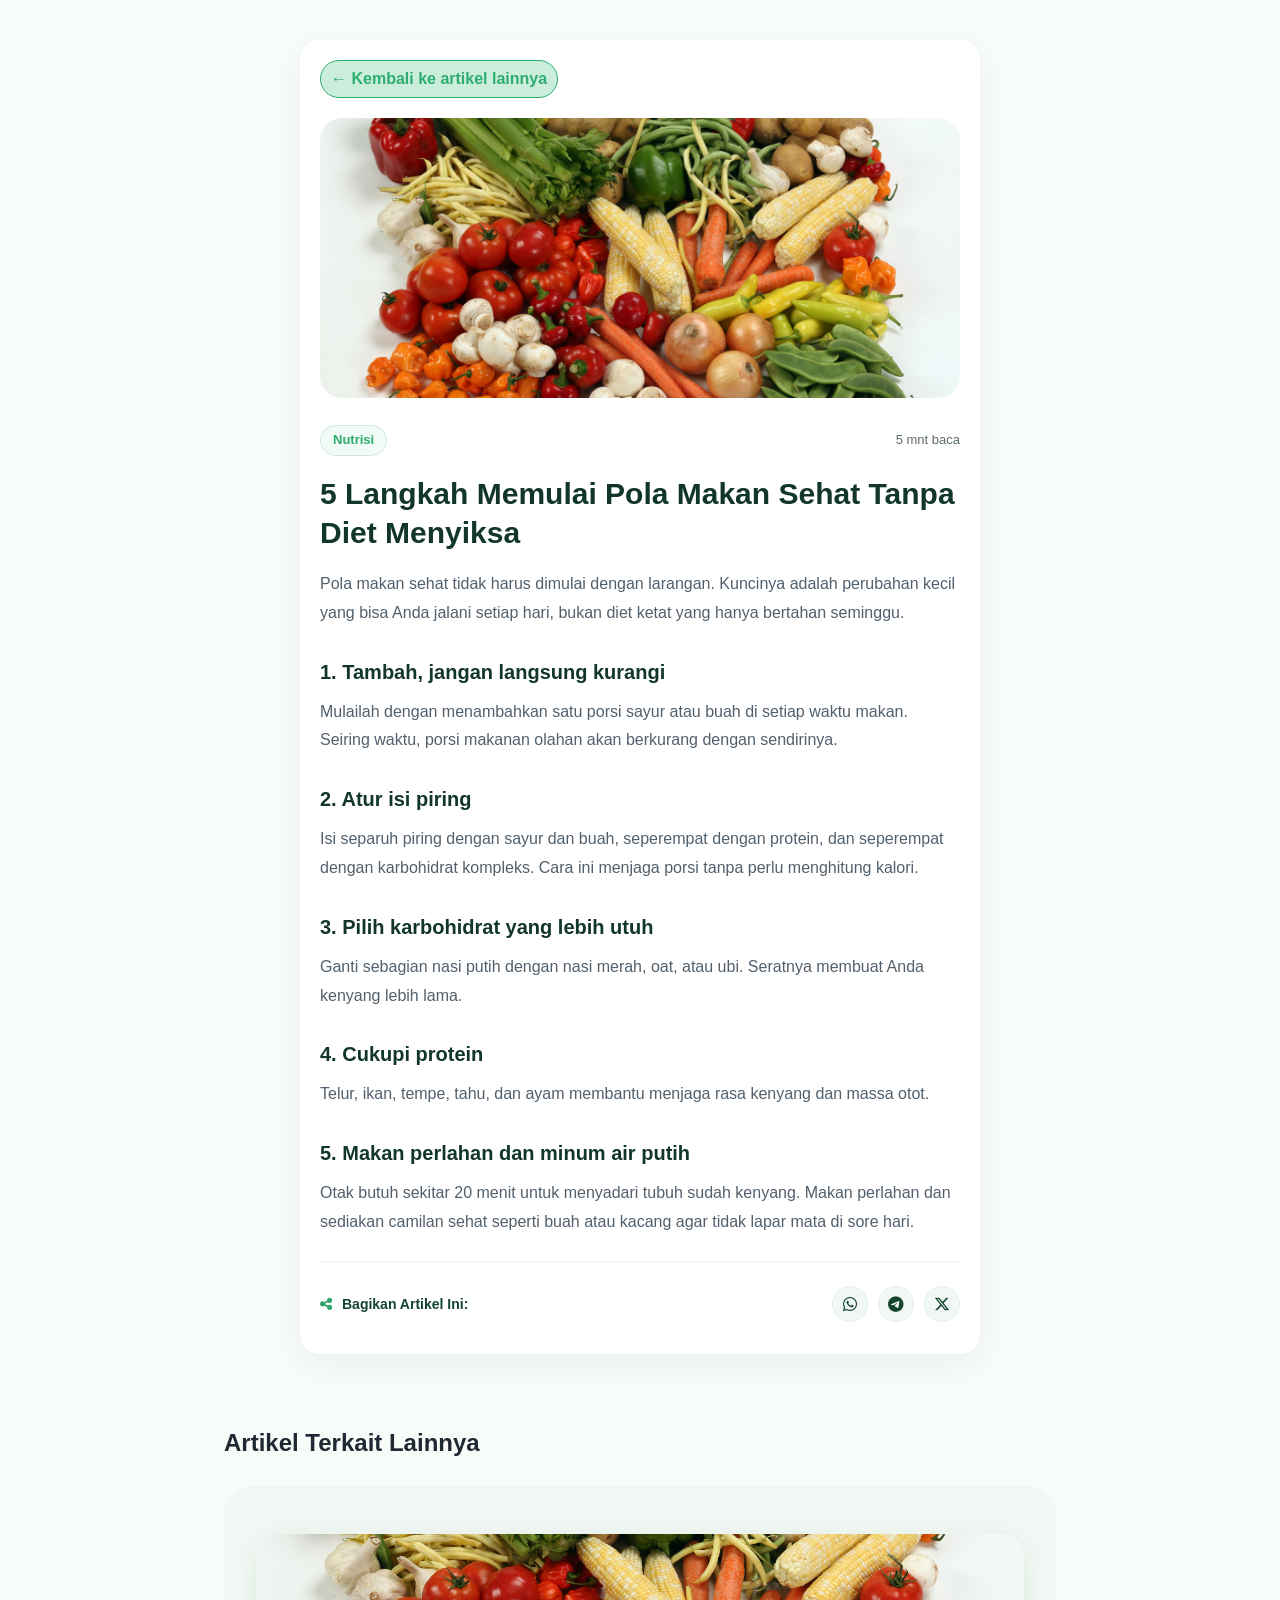
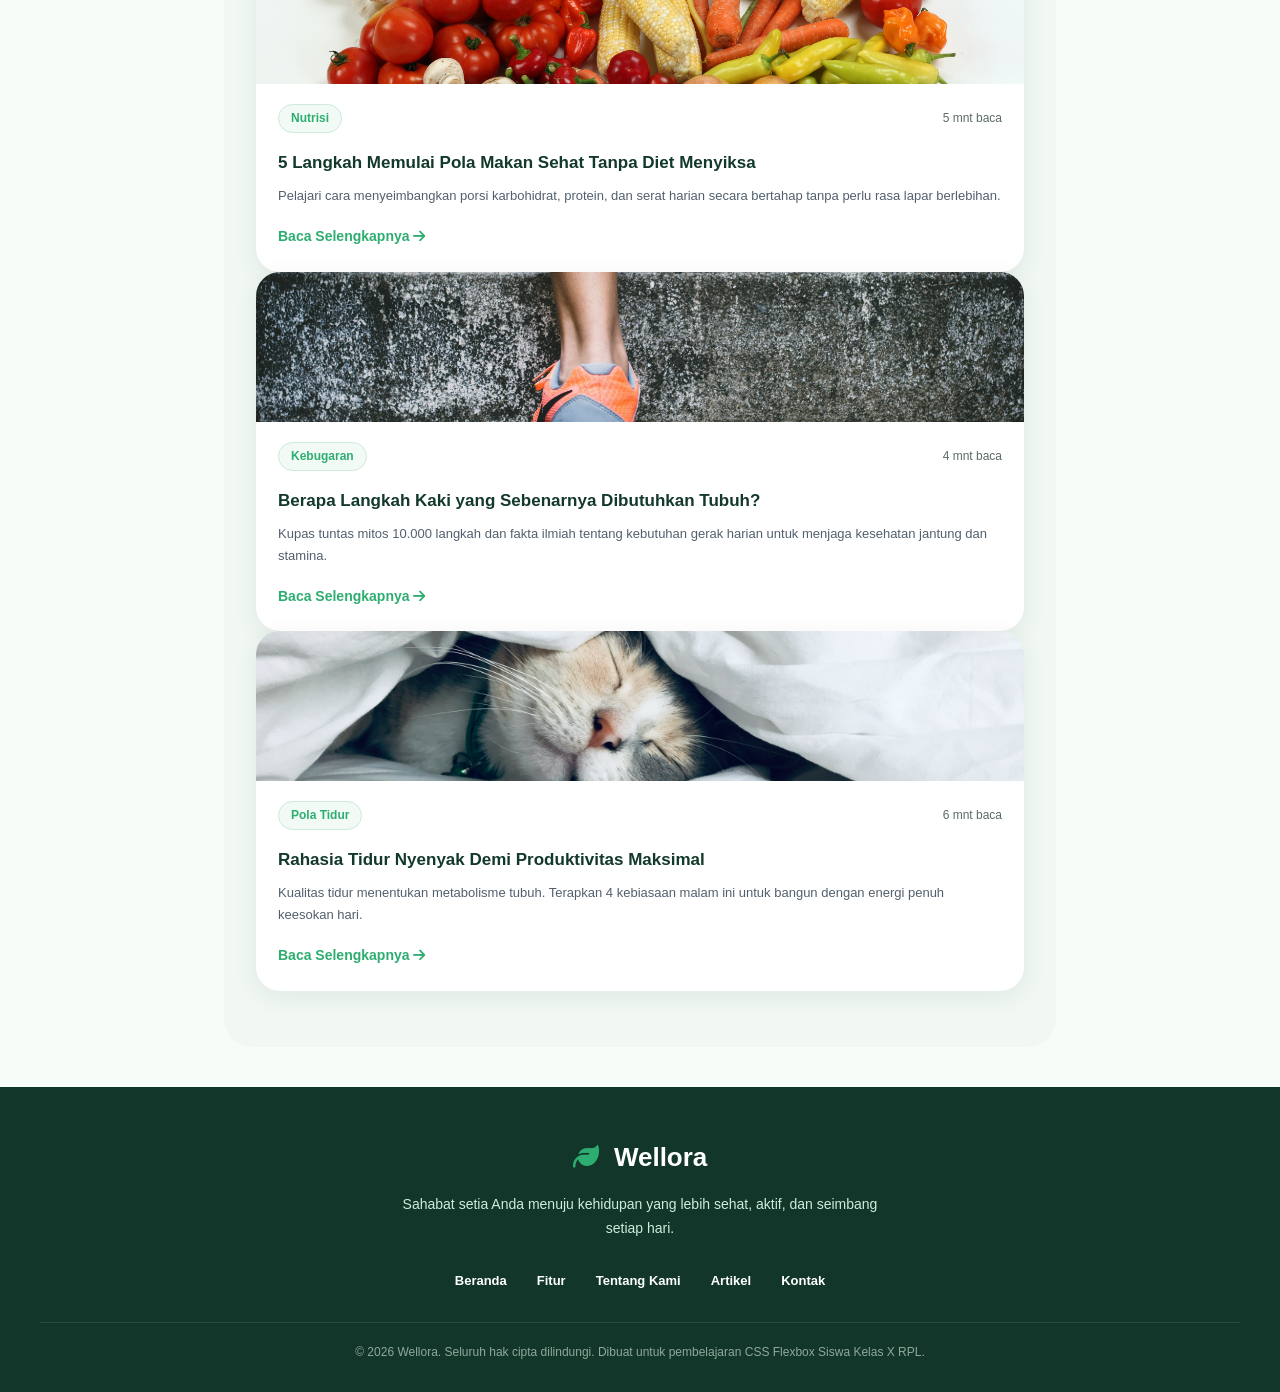
==== commit 70d9b52b: "penambahan banyaaakkkk" ====
--- a/artikel-1.html
+++ b/artikel-1.html
@@ -73,7 +73,7 @@
         </div>
         <h3>5 Langkah Memulai Pola Makan Sehat Tanpa Diet Menyiksa</h3>
         <p>Pelajari cara menyeimbangkan porsi karbohidrat, protein, dan serat harian secara bertahap tanpa perlu rasa lapar berlebihan.</p>
-        <a class="more" href="artikel-1.html">Baca Selengkapnya <i class="fa-solid fa-arrow-right"></i></a>
+        <a class="more" href="artikel-1.html?id=0">Baca Selengkapnya <i class="fa-solid fa-arrow-right"></i></a>
       </div>
     </article>
 
@@ -87,7 +87,7 @@
         </div>
         <h3>Berapa Langkah Kaki yang Sebenarnya Dibutuhkan Tubuh?</h3>
         <p>Kupas tuntas mitos 10.000 langkah dan fakta ilmiah tentang kebutuhan gerak harian untuk menjaga kesehatan jantung dan stamina.</p>
-        <a class="more" href="artikel-2.html">Baca Selengkapnya <i class="fa-solid fa-arrow-right"></i></a>
+        <a class="more" href="artikel-2.html?id=1">Baca Selengkapnya <i class="fa-solid fa-arrow-right"></i></a>
       </div>
     </article>
 
@@ -101,7 +101,7 @@
         </div>
         <h3>Rahasia Tidur Nyenyak Demi Produktivitas Maksimal</h3>
         <p>Kualitas tidur menentukan metabolisme tubuh. Terapkan 4 kebiasaan malam ini untuk bangun dengan energi penuh keesokan hari.</p>
-        <a class="more" href="artikel-3.html">Baca Selengkapnya <i class="fa-solid fa-arrow-right"></i></a>
+        <a class="more" href="artikel-3.html?id=2">Baca Selengkapnya <i class="fa-solid fa-arrow-right"></i></a>
       </div>
     </article>
 
--- a/style.css
+++ b/style.css
@@ -747,8 +747,13 @@
 
 /* 3 kartu berjajar */
 .section-artikel .grid {
+  display: block;
+  width: 100%;
+}
+
+.section-artikel .daftar-kartu {
   display: grid;
-  grid-template-columns: repeat(3, 1fr);
+  grid-template-columns: repeat(3, minmax(0, 1fr));
   gap: 28px;
   width: 100%;
 }
@@ -758,6 +763,8 @@
   background: #ffffff;
   border-radius: 24px;
   overflow: hidden;
+  color: inherit;
+  text-decoration: none;
   box-shadow: 0 6px 24px rgba(19, 57, 42, 0.08);
   display: flex;
   flex-direction: column;
@@ -795,7 +802,8 @@
   font-size: 12px;
   color: #5b6b63;
 }
-.section-artikel .chip {
+.section-artikel .chip,
+.section-artikel .chip-kategori {
   color: var(--warna-button);
   background: #f1faf5;
   border: 1px solid #cfe9da;
@@ -808,6 +816,7 @@
   font-size: 17px;
   line-height: 1.4;
   margin: 18px 0 10px;
+  font-weight: 700;
 }
 .section-artikel .card p {
   font-size: 13px;
@@ -823,9 +832,6 @@
   font-weight: 700;
   font-size: 14px;
   text-decoration: none;
-}
-.section-artikel .more:hover {
-  text-decoration: underline;
 }
 
 /* ===== Halaman Artikel ===== */
@@ -960,8 +966,12 @@
   color: #14432f;
 }
 
-.share-label i { color: #2fa36b; }
-.share-buttons { display: flex; gap: 10px; }
+.share-label i { color: #2fa36b;
+}
+
+.share-buttons { display: flex; gap: 10px; 
+}
+
 .share-btn {
   width: 36px;
   height: 36px;
